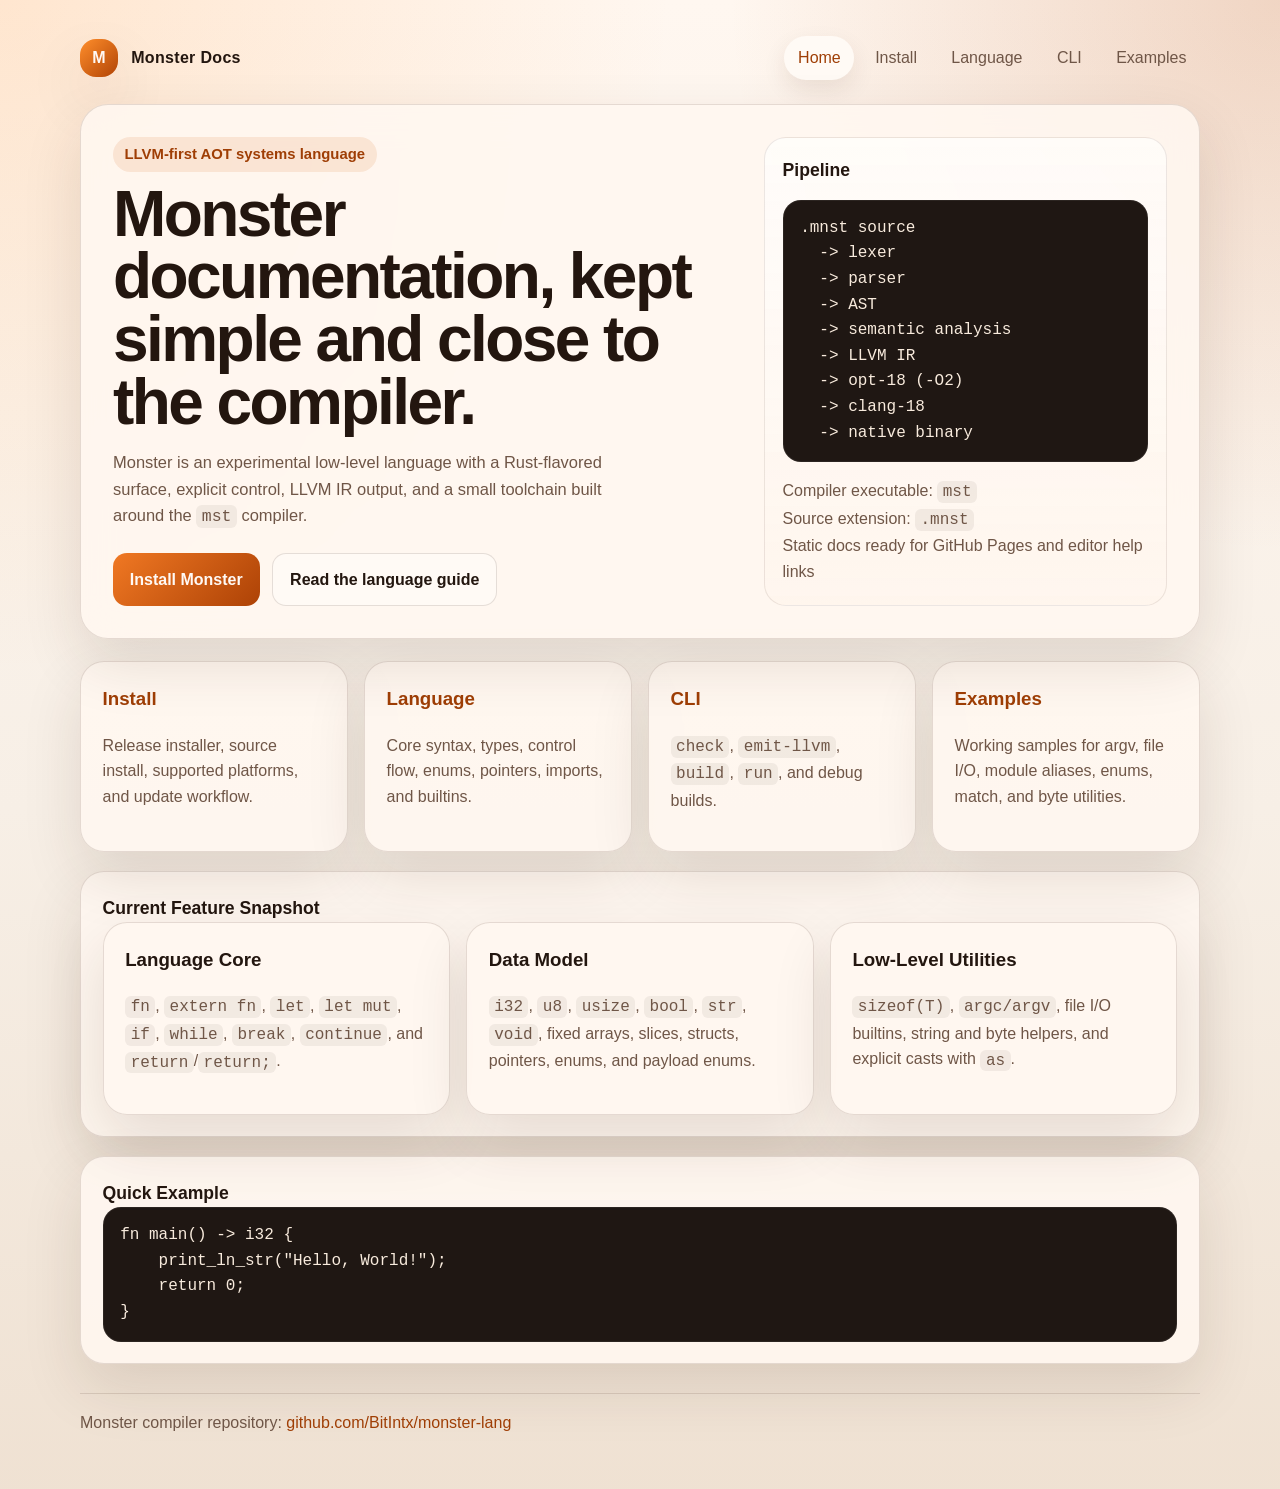
==== docs/index.html @ 4ac9100d "Add static HTML docs" ====
<!doctype html>
<html lang="en">
  <head>
    <meta charset="utf-8">
    <meta name="viewport" content="width=device-width, initial-scale=1">
    <title>Monster Docs</title>
    <link rel="stylesheet" href="./styles.css">
  </head>
  <body>
    <div class="site-shell">
      <header class="topbar">
        <a class="brand" href="./index.html">
          <span class="brand-mark">M</span>
          <span>Monster Docs</span>
        </a>
        <nav class="nav" aria-label="Primary">
          <a aria-current="page" href="./index.html">Home</a>
          <a href="./install.html">Install</a>
          <a href="./language.html">Language</a>
          <a href="./cli.html">CLI</a>
          <a href="./examples.html">Examples</a>
        </nav>
      </header>

      <main>
        <section class="hero">
          <div>
            <span class="eyebrow">LLVM-first AOT systems language</span>
            <h1>Monster documentation, kept simple and close to the compiler.</h1>
            <p>
              Monster is an experimental low-level language with a Rust-flavored surface,
              explicit control, LLVM IR output, and a small toolchain built around the
              <code>mst</code> compiler.
            </p>
            <div class="hero-actions">
              <a class="button button-primary" href="./install.html">Install Monster</a>
              <a class="button button-secondary" href="./language.html">Read the language guide</a>
            </div>
          </div>

          <aside class="hero-panel">
            <h2>Pipeline</h2>
            <pre><code>.mnst source
  -> lexer
  -> parser
  -> AST
  -> semantic analysis
  -> LLVM IR
  -> opt-18 (-O2)
  -> clang-18
  -> native binary</code></pre>
            <ul class="panel-list">
              <li>Compiler executable: <code>mst</code></li>
              <li>Source extension: <code>.mnst</code></li>
              <li>Static docs ready for GitHub Pages and editor help links</li>
            </ul>
          </aside>
        </section>

        <section class="doc-grid" aria-label="Guides">
          <li class="card">
            <h3><a href="./install.html">Install</a></h3>
            <p>Release installer, source install, supported platforms, and update workflow.</p>
          </li>
          <li class="card">
            <h3><a href="./language.html">Language</a></h3>
            <p>Core syntax, types, control flow, enums, pointers, imports, and builtins.</p>
          </li>
          <li class="card">
            <h3><a href="./cli.html">CLI</a></h3>
            <p><code>check</code>, <code>emit-llvm</code>, <code>build</code>, <code>run</code>, and debug builds.</p>
          </li>
          <li class="card">
            <h3><a href="./examples.html">Examples</a></h3>
            <p>Working samples for argv, file I/O, module aliases, enums, match, and byte utilities.</p>
          </li>
        </section>

        <section class="section">
          <h2>Current Feature Snapshot</h2>
          <div class="feature-grid">
            <article class="feature">
              <h3>Language Core</h3>
              <p>
                <code>fn</code>, <code>extern fn</code>, <code>let</code>, <code>let mut</code>,
                <code>if</code>, <code>while</code>, <code>break</code>, <code>continue</code>,
                and <code>return</code>/<code>return;</code>.
              </p>
            </article>
            <article class="feature">
              <h3>Data Model</h3>
              <p>
                <code>i32</code>, <code>u8</code>, <code>usize</code>, <code>bool</code>,
                <code>str</code>, <code>void</code>, fixed arrays, slices, structs, pointers,
                enums, and payload enums.
              </p>
            </article>
            <article class="feature">
              <h3>Low-Level Utilities</h3>
              <p>
                <code>sizeof(T)</code>, <code>argc/argv</code>, file I/O builtins, string and byte
                helpers, and explicit casts with <code>as</code>.
              </p>
            </article>
          </div>
        </section>

        <section class="section">
          <h2>Quick Example</h2>
          <pre><code>fn main() -> i32 {
    print_ln_str("Hello, World!");
    return 0;
}</code></pre>
        </section>

        <footer class="footer">
          Monster compiler repository:
          <a href="https://github.com/BitIntx/monster-lang">github.com/BitIntx/monster-lang</a>
        </footer>
      </main>
    </div>
  </body>
</html>
---- docs/styles.css ----
:root {
  --bg: #f7efe6;
  --surface: rgba(255, 248, 241, 0.88);
  --surface-strong: #fffaf5;
  --text: #23160f;
  --muted: #6f5647;
  --line: rgba(75, 47, 31, 0.14);
  --accent: #d56318;
  --accent-dark: #9f3e05;
  --accent-soft: rgba(213, 99, 24, 0.12);
  --shadow: 0 24px 60px rgba(61, 33, 16, 0.12);
  --code-bg: #1f1713;
  --code-text: #f8ebdd;
}

* {
  box-sizing: border-box;
}

html {
  scroll-behavior: smooth;
}

body {
  margin: 0;
  font-family: "IBM Plex Sans", "Segoe UI", sans-serif;
  color: var(--text);
  background:
    radial-gradient(circle at top left, rgba(255, 176, 104, 0.24), transparent 34%),
    radial-gradient(circle at top right, rgba(181, 78, 17, 0.2), transparent 28%),
    linear-gradient(180deg, #fff7f0 0%, var(--bg) 54%, #efe1d2 100%);
  line-height: 1.6;
}

a {
  color: var(--accent-dark);
  text-decoration: none;
}

a:hover {
  text-decoration: underline;
}

code,
pre {
  font-family: "IBM Plex Mono", "SFMono-Regular", monospace;
}

pre {
  margin: 0;
  padding: 1rem 1.1rem;
  overflow-x: auto;
  background: var(--code-bg);
  color: var(--code-text);
  border-radius: 18px;
  box-shadow: inset 0 0 0 1px rgba(255, 255, 255, 0.06);
}

code {
  padding: 0.12rem 0.34rem;
  background: rgba(35, 22, 15, 0.06);
  border-radius: 6px;
}

pre code {
  padding: 0;
  background: transparent;
}

.site-shell {
  width: min(1120px, calc(100% - 2rem));
  margin: 0 auto;
  padding: 1.25rem 0 4rem;
}

.topbar {
  display: flex;
  flex-wrap: wrap;
  align-items: center;
  justify-content: space-between;
  gap: 1rem;
  padding: 1rem 0 1.5rem;
}

.brand {
  display: inline-flex;
  align-items: center;
  gap: 0.8rem;
  font-weight: 700;
  letter-spacing: 0.02em;
  color: var(--text);
}

.brand-mark {
  display: inline-grid;
  place-items: center;
  width: 2.4rem;
  height: 2.4rem;
  border-radius: 16px;
  color: #fff9f5;
  background: linear-gradient(135deg, #ff8e2b 0%, #b14406 100%);
  box-shadow: var(--shadow);
}

.nav {
  display: flex;
  flex-wrap: wrap;
  gap: 0.45rem;
}

.nav a {
  padding: 0.58rem 0.85rem;
  border-radius: 999px;
  color: var(--muted);
}

.nav a[aria-current="page"] {
  background: var(--surface-strong);
  color: var(--accent-dark);
  box-shadow: 0 10px 24px rgba(61, 33, 16, 0.09);
}

.hero,
.content-card {
  background: var(--surface);
  backdrop-filter: blur(18px);
  border: 1px solid var(--line);
  box-shadow: var(--shadow);
  border-radius: 28px;
}

.hero {
  padding: 2rem;
  display: grid;
  gap: 1.5rem;
  grid-template-columns: minmax(0, 1.4fr) minmax(280px, 0.9fr);
}

.eyebrow {
  display: inline-flex;
  align-items: center;
  gap: 0.5rem;
  padding: 0.35rem 0.72rem;
  border-radius: 999px;
  background: var(--accent-soft);
  color: var(--accent-dark);
  font-size: 0.93rem;
  font-weight: 700;
}

.hero h1,
.page-header h1 {
  margin: 0.65rem 0 0;
  font-size: clamp(2.1rem, 5vw, 4rem);
  line-height: 0.98;
  letter-spacing: -0.04em;
}

.hero p,
.page-header p {
  margin: 1rem 0 0;
  max-width: 54ch;
  color: var(--muted);
  font-size: 1.03rem;
}

.hero-actions {
  display: flex;
  flex-wrap: wrap;
  gap: 0.8rem;
  margin-top: 1.4rem;
}

.button {
  display: inline-flex;
  align-items: center;
  justify-content: center;
  padding: 0.8rem 1.05rem;
  border-radius: 14px;
  font-weight: 700;
}

.button-primary {
  color: #fff9f5;
  background: linear-gradient(135deg, #f07823 0%, #ad4206 100%);
}

.button-secondary {
  color: var(--text);
  background: var(--surface-strong);
  border: 1px solid var(--line);
}

.hero-panel {
  display: grid;
  align-content: start;
  gap: 1rem;
  padding: 1.1rem;
  border-radius: 22px;
  background: linear-gradient(180deg, rgba(255, 255, 255, 0.62), rgba(255, 245, 236, 0.72));
  border: 1px solid rgba(75, 47, 31, 0.1);
}

.hero-panel h2,
.section h2 {
  margin: 0;
  font-size: 1.1rem;
}

.panel-list,
.feature-grid,
.card-grid,
.doc-grid,
.link-list {
  margin: 0;
  padding: 0;
  list-style: none;
}

.panel-list li,
.link-list li {
  color: var(--muted);
}

.doc-grid,
.feature-grid,
.card-grid {
  display: grid;
  gap: 1rem;
}

.doc-grid {
  margin-top: 1.4rem;
  grid-template-columns: repeat(auto-fit, minmax(220px, 1fr));
}

.feature-grid,
.card-grid {
  grid-template-columns: repeat(auto-fit, minmax(240px, 1fr));
}

.card,
.feature,
.note,
.page-header,
.section {
  background: var(--surface);
  border: 1px solid var(--line);
  border-radius: 24px;
  box-shadow: var(--shadow);
}

.card,
.feature,
.section,
.page-header {
  padding: 1.35rem;
}

.card h3,
.feature h3,
.section h2,
.section h3 {
  margin-top: 0;
}

.card p,
.feature p,
.section p,
.section li,
.note p {
  color: var(--muted);
}

.section {
  margin-top: 1.2rem;
}

.section ul,
.section ol {
  margin: 0.8rem 0 0;
  padding-left: 1.2rem;
}

.page-header {
  margin-bottom: 1.2rem;
}

.layout {
  display: grid;
  gap: 1.2rem;
  grid-template-columns: minmax(0, 1fr) 280px;
  margin-top: 1.2rem;
}

.sidebar {
  position: sticky;
  top: 1rem;
  align-self: start;
}

.note {
  padding: 1rem 1.1rem;
}

.note strong {
  color: var(--text);
}

.muted {
  color: var(--muted);
}

.footer {
  margin-top: 1.8rem;
  padding-top: 1rem;
  color: var(--muted);
  border-top: 1px solid var(--line);
}

@media (max-width: 920px) {
  .hero,
  .layout {
    grid-template-columns: 1fr;
  }

  .sidebar {
    position: static;
  }
}

@media (max-width: 640px) {
  .site-shell {
    width: min(100% - 1rem, 1120px);
  }

  .hero,
  .page-header,
  .section,
  .card,
  .feature {
    padding: 1rem;
    border-radius: 20px;
  }

  .topbar {
    padding-top: 0.6rem;
  }

  .nav {
    width: 100%;
  }
}
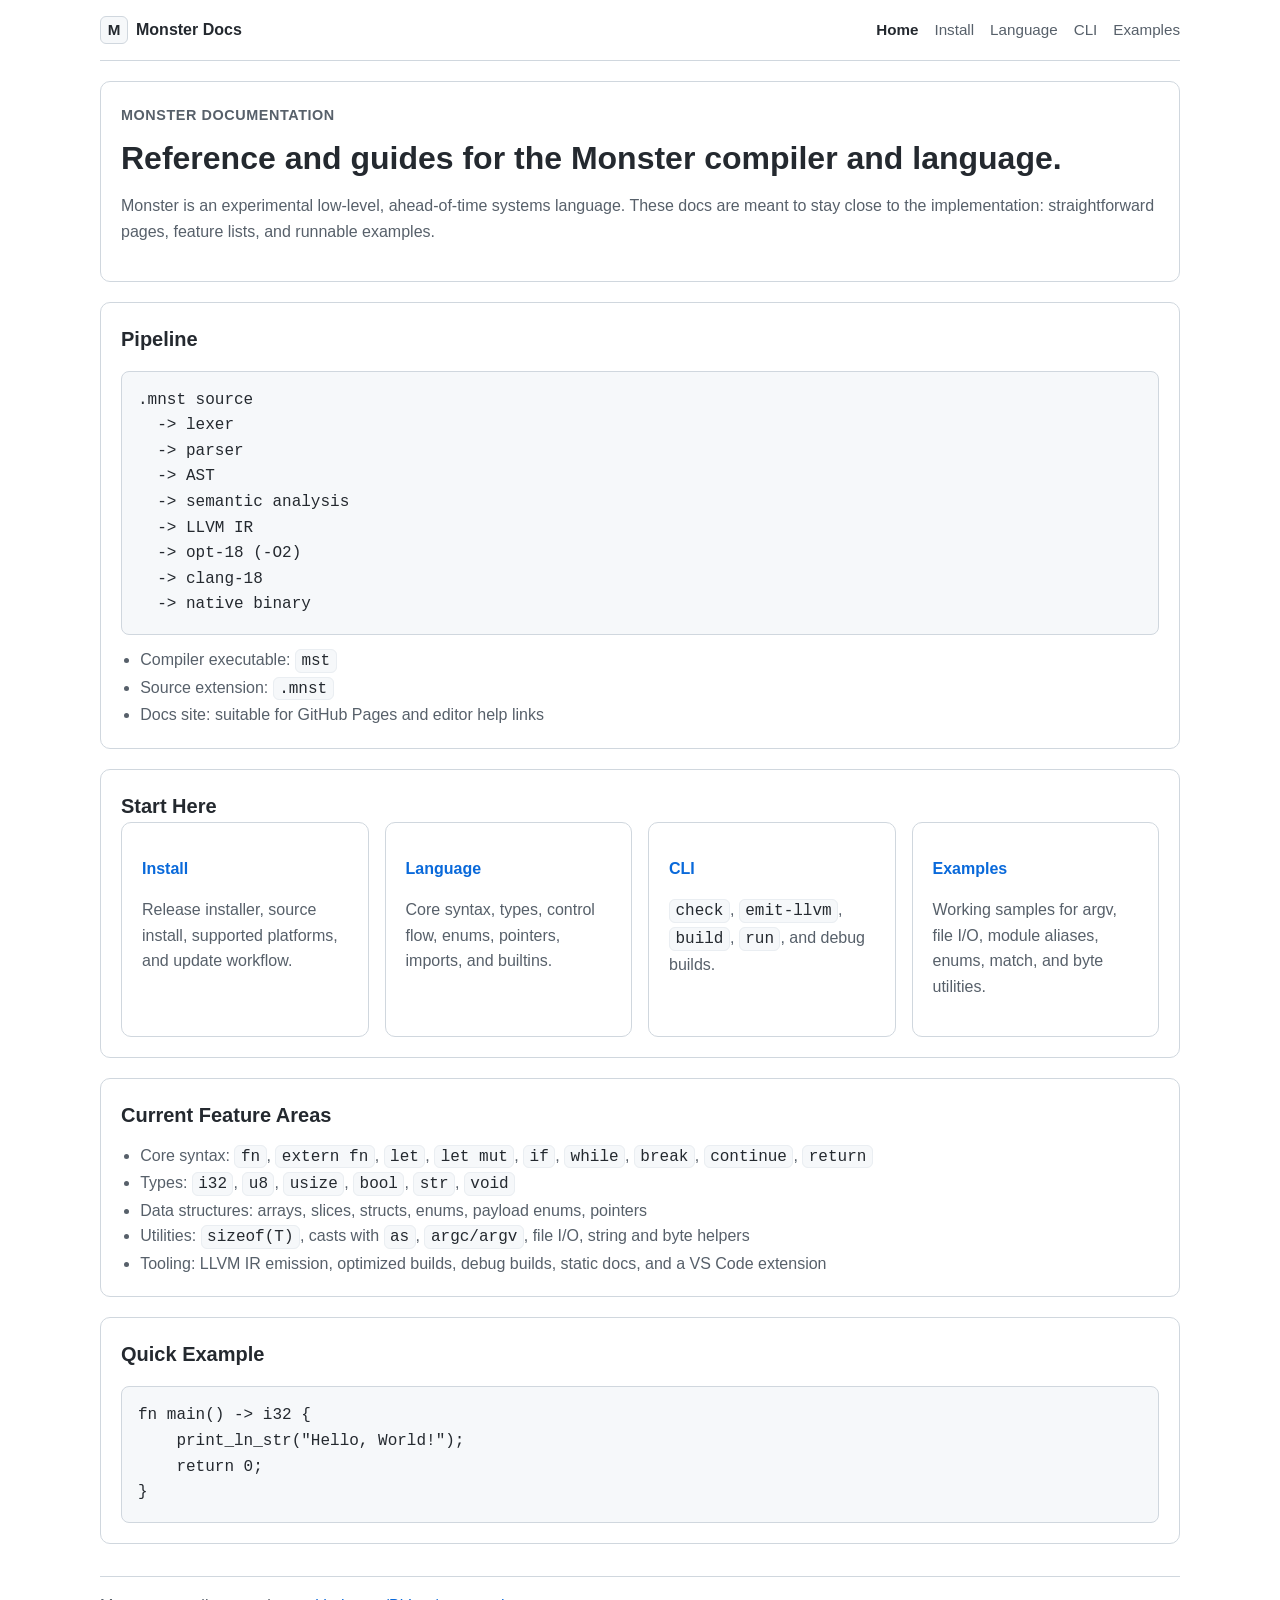
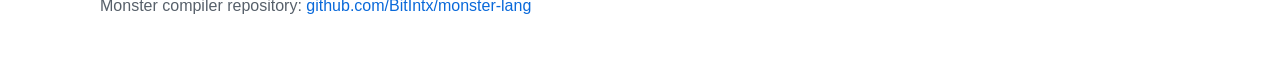
==== commit 17c1bf2e: "Refine docs into a cleaner reference style" ====
--- a/docs/index.html
+++ b/docs/index.html
@@ -23,24 +23,18 @@
       </header>
 
       <main>
-        <section class="hero">
-          <div>
-            <span class="eyebrow">LLVM-first AOT systems language</span>
-            <h1>Monster documentation, kept simple and close to the compiler.</h1>
-            <p>
-              Monster is an experimental low-level language with a Rust-flavored surface,
-              explicit control, LLVM IR output, and a small toolchain built around the
-              <code>mst</code> compiler.
-            </p>
-            <div class="hero-actions">
-              <a class="button button-primary" href="./install.html">Install Monster</a>
-              <a class="button button-secondary" href="./language.html">Read the language guide</a>
-            </div>
-          </div>
+        <section class="page-header">
+          <span class="eyebrow">Monster documentation</span>
+          <h1>Reference and guides for the Monster compiler and language.</h1>
+          <p>
+            Monster is an experimental low-level, ahead-of-time systems language. These docs are meant
+            to stay close to the implementation: straightforward pages, feature lists, and runnable examples.
+          </p>
+        </section>
 
-          <aside class="hero-panel">
-            <h2>Pipeline</h2>
-            <pre><code>.mnst source
+        <section class="section">
+          <h2>Pipeline</h2>
+          <pre><code>.mnst source
   -> lexer
   -> parser
   -> AST
@@ -49,60 +43,44 @@
   -> opt-18 (-O2)
   -> clang-18
   -> native binary</code></pre>
-            <ul class="panel-list">
-              <li>Compiler executable: <code>mst</code></li>
-              <li>Source extension: <code>.mnst</code></li>
-              <li>Static docs ready for GitHub Pages and editor help links</li>
-            </ul>
-          </aside>
-        </section>
-
-        <section class="doc-grid" aria-label="Guides">
-          <li class="card">
-            <h3><a href="./install.html">Install</a></h3>
-            <p>Release installer, source install, supported platforms, and update workflow.</p>
-          </li>
-          <li class="card">
-            <h3><a href="./language.html">Language</a></h3>
-            <p>Core syntax, types, control flow, enums, pointers, imports, and builtins.</p>
-          </li>
-          <li class="card">
-            <h3><a href="./cli.html">CLI</a></h3>
-            <p><code>check</code>, <code>emit-llvm</code>, <code>build</code>, <code>run</code>, and debug builds.</p>
-          </li>
-          <li class="card">
-            <h3><a href="./examples.html">Examples</a></h3>
-            <p>Working samples for argv, file I/O, module aliases, enums, match, and byte utilities.</p>
-          </li>
+          <ul>
+            <li>Compiler executable: <code>mst</code></li>
+            <li>Source extension: <code>.mnst</code></li>
+            <li>Docs site: suitable for GitHub Pages and editor help links</li>
+          </ul>
         </section>
 
         <section class="section">
-          <h2>Current Feature Snapshot</h2>
-          <div class="feature-grid">
-            <article class="feature">
-              <h3>Language Core</h3>
-              <p>
-                <code>fn</code>, <code>extern fn</code>, <code>let</code>, <code>let mut</code>,
-                <code>if</code>, <code>while</code>, <code>break</code>, <code>continue</code>,
-                and <code>return</code>/<code>return;</code>.
-              </p>
-            </article>
-            <article class="feature">
-              <h3>Data Model</h3>
-              <p>
-                <code>i32</code>, <code>u8</code>, <code>usize</code>, <code>bool</code>,
-                <code>str</code>, <code>void</code>, fixed arrays, slices, structs, pointers,
-                enums, and payload enums.
-              </p>
-            </article>
-            <article class="feature">
-              <h3>Low-Level Utilities</h3>
-              <p>
-                <code>sizeof(T)</code>, <code>argc/argv</code>, file I/O builtins, string and byte
-                helpers, and explicit casts with <code>as</code>.
-              </p>
-            </article>
+          <h2>Start Here</h2>
+          <div class="doc-grid" aria-label="Guides">
+          <article class="card">
+            <h3><a href="./install.html">Install</a></h3>
+            <p>Release installer, source install, supported platforms, and update workflow.</p>
+          </article>
+          <article class="card">
+            <h3><a href="./language.html">Language</a></h3>
+            <p>Core syntax, types, control flow, enums, pointers, imports, and builtins.</p>
+          </article>
+          <article class="card">
+            <h3><a href="./cli.html">CLI</a></h3>
+            <p><code>check</code>, <code>emit-llvm</code>, <code>build</code>, <code>run</code>, and debug builds.</p>
+          </article>
+          <article class="card">
+            <h3><a href="./examples.html">Examples</a></h3>
+            <p>Working samples for argv, file I/O, module aliases, enums, match, and byte utilities.</p>
+          </article>
           </div>
+        </section>
+
+        <section class="section">
+          <h2>Current Feature Areas</h2>
+          <ul>
+            <li>Core syntax: <code>fn</code>, <code>extern fn</code>, <code>let</code>, <code>let mut</code>, <code>if</code>, <code>while</code>, <code>break</code>, <code>continue</code>, <code>return</code></li>
+            <li>Types: <code>i32</code>, <code>u8</code>, <code>usize</code>, <code>bool</code>, <code>str</code>, <code>void</code></li>
+            <li>Data structures: arrays, slices, structs, enums, payload enums, pointers</li>
+            <li>Utilities: <code>sizeof(T)</code>, casts with <code>as</code>, <code>argc/argv</code>, file I/O, string and byte helpers</li>
+            <li>Tooling: LLVM IR emission, optimized builds, debug builds, static docs, and a VS Code extension</li>
+          </ul>
         </section>
 
         <section class="section">
--- a/docs/styles.css
+++ b/docs/styles.css
@@ -1,16 +1,13 @@
 :root {
-  --bg: #f7efe6;
-  --surface: rgba(255, 248, 241, 0.88);
-  --surface-strong: #fffaf5;
-  --text: #23160f;
-  --muted: #6f5647;
-  --line: rgba(75, 47, 31, 0.14);
-  --accent: #d56318;
-  --accent-dark: #9f3e05;
-  --accent-soft: rgba(213, 99, 24, 0.12);
-  --shadow: 0 24px 60px rgba(61, 33, 16, 0.12);
-  --code-bg: #1f1713;
-  --code-text: #f8ebdd;
+  --bg: #ffffff;
+  --text: #24292f;
+  --muted: #57606a;
+  --line: #d0d7de;
+  --line-soft: #eaeef2;
+  --link: #0969da;
+  --surface: #f6f8fa;
+  --code-bg: #f6f8fa;
+  --code-text: #24292f;
 }
 
 * {
@@ -23,17 +20,14 @@
 
 body {
   margin: 0;
-  font-family: "IBM Plex Sans", "Segoe UI", sans-serif;
+  background: var(--bg);
   color: var(--text);
-  background:
-    radial-gradient(circle at top left, rgba(255, 176, 104, 0.24), transparent 34%),
-    radial-gradient(circle at top right, rgba(181, 78, 17, 0.2), transparent 28%),
-    linear-gradient(180deg, #fff7f0 0%, var(--bg) 54%, #efe1d2 100%);
+  font-family: -apple-system, BlinkMacSystemFont, "Segoe UI", Helvetica, Arial, sans-serif;
   line-height: 1.6;
 }
 
 a {
-  color: var(--accent-dark);
+  color: var(--link);
   text-decoration: none;
 }
 
@@ -43,34 +37,37 @@
 
 code,
 pre {
-  font-family: "IBM Plex Mono", "SFMono-Regular", monospace;
+  font-family: ui-monospace, SFMono-Regular, SFMono-Regular, Menlo, Consolas, "Liberation Mono", monospace;
+}
+
+code {
+  padding: 0.12rem 0.34rem;
+  background: var(--code-bg);
+  border: 1px solid var(--line-soft);
+  border-radius: 6px;
+  color: var(--code-text);
 }
 
 pre {
-  margin: 0;
-  padding: 1rem 1.1rem;
+  margin: 1rem 0 0;
+  padding: 1rem;
   overflow-x: auto;
   background: var(--code-bg);
+  border: 1px solid var(--line);
+  border-radius: 8px;
   color: var(--code-text);
-  border-radius: 18px;
-  box-shadow: inset 0 0 0 1px rgba(255, 255, 255, 0.06);
-}
-
-code {
-  padding: 0.12rem 0.34rem;
-  background: rgba(35, 22, 15, 0.06);
-  border-radius: 6px;
 }
 
 pre code {
   padding: 0;
+  border: 0;
   background: transparent;
 }
 
 .site-shell {
-  width: min(1120px, calc(100% - 2rem));
+  width: min(1080px, calc(100% - 2rem));
   margin: 0 auto;
-  padding: 1.25rem 0 4rem;
+  padding: 0 0 3rem;
 }
 
 .topbar {
@@ -79,146 +76,145 @@
   align-items: center;
   justify-content: space-between;
   gap: 1rem;
-  padding: 1rem 0 1.5rem;
+  padding: 1rem 0;
+  border-bottom: 1px solid var(--line);
 }
 
 .brand {
   display: inline-flex;
   align-items: center;
-  gap: 0.8rem;
-  font-weight: 700;
-  letter-spacing: 0.02em;
+  gap: 0.5rem;
   color: var(--text);
+  font-weight: 600;
 }
 
 .brand-mark {
-  display: inline-grid;
-  place-items: center;
-  width: 2.4rem;
-  height: 2.4rem;
-  border-radius: 16px;
-  color: #fff9f5;
-  background: linear-gradient(135deg, #ff8e2b 0%, #b14406 100%);
-  box-shadow: var(--shadow);
+  display: inline-flex;
+  align-items: center;
+  justify-content: center;
+  width: 1.75rem;
+  height: 1.75rem;
+  border: 1px solid var(--line);
+  border-radius: 6px;
+  background: var(--surface);
+  font-size: 0.95rem;
 }
 
 .nav {
   display: flex;
   flex-wrap: wrap;
-  gap: 0.45rem;
+  gap: 1rem;
 }
 
 .nav a {
-  padding: 0.58rem 0.85rem;
-  border-radius: 999px;
-  color: var(--muted);
+  color: var(--muted);
+  font-size: 0.95rem;
 }
 
 .nav a[aria-current="page"] {
-  background: var(--surface-strong);
-  color: var(--accent-dark);
-  box-shadow: 0 10px 24px rgba(61, 33, 16, 0.09);
-}
-
+  color: var(--text);
+  font-weight: 600;
+}
+
+.page-header,
 .hero,
-.content-card {
-  background: var(--surface);
-  backdrop-filter: blur(18px);
-  border: 1px solid var(--line);
-  box-shadow: var(--shadow);
-  border-radius: 28px;
+.section,
+.note,
+.card,
+.feature {
+  margin-top: 1.25rem;
+  padding: 1.25rem;
+  border: 1px solid var(--line);
+  border-radius: 10px;
+  background: #fff;
 }
 
 .hero {
-  padding: 2rem;
-  display: grid;
-  gap: 1.5rem;
-  grid-template-columns: minmax(0, 1.4fr) minmax(280px, 0.9fr);
-}
-
-.eyebrow {
-  display: inline-flex;
-  align-items: center;
-  gap: 0.5rem;
-  padding: 0.35rem 0.72rem;
-  border-radius: 999px;
-  background: var(--accent-soft);
-  color: var(--accent-dark);
-  font-size: 0.93rem;
-  font-weight: 700;
+  display: block;
 }
 
 .hero h1,
 .page-header h1 {
-  margin: 0.65rem 0 0;
-  font-size: clamp(2.1rem, 5vw, 4rem);
-  line-height: 0.98;
-  letter-spacing: -0.04em;
+  margin: 0;
+  font-size: 2rem;
+  line-height: 1.2;
 }
 
 .hero p,
-.page-header p {
-  margin: 1rem 0 0;
-  max-width: 54ch;
-  color: var(--muted);
-  font-size: 1.03rem;
+.page-header p,
+.section p,
+.section li,
+.card p,
+.feature p,
+.note p {
+  color: var(--muted);
+}
+
+.eyebrow {
+  display: inline-block;
+  margin-bottom: 0.75rem;
+  color: var(--muted);
+  font-size: 0.9rem;
+  font-weight: 600;
+  text-transform: uppercase;
+  letter-spacing: 0.04em;
 }
 
 .hero-actions {
   display: flex;
   flex-wrap: wrap;
-  gap: 0.8rem;
-  margin-top: 1.4rem;
+  gap: 0.75rem;
+  margin-top: 1rem;
 }
 
 .button {
   display: inline-flex;
   align-items: center;
   justify-content: center;
-  padding: 0.8rem 1.05rem;
-  border-radius: 14px;
-  font-weight: 700;
+  padding: 0.6rem 0.9rem;
+  border: 1px solid var(--line);
+  border-radius: 8px;
+  background: var(--surface);
+  color: var(--text);
+  font-weight: 600;
 }
 
 .button-primary {
-  color: #fff9f5;
-  background: linear-gradient(135deg, #f07823 0%, #ad4206 100%);
+  background: var(--text);
+  color: #fff;
+  border-color: var(--text);
 }
 
 .button-secondary {
-  color: var(--text);
-  background: var(--surface-strong);
-  border: 1px solid var(--line);
+  background: var(--surface);
 }
 
 .hero-panel {
-  display: grid;
-  align-content: start;
-  gap: 1rem;
-  padding: 1.1rem;
-  border-radius: 22px;
-  background: linear-gradient(180deg, rgba(255, 255, 255, 0.62), rgba(255, 245, 236, 0.72));
-  border: 1px solid rgba(75, 47, 31, 0.1);
+  margin-top: 1rem;
+  padding-top: 1rem;
+  border-top: 1px solid var(--line-soft);
 }
 
 .hero-panel h2,
 .section h2 {
   margin: 0;
-  font-size: 1.1rem;
+  font-size: 1.25rem;
 }
 
 .panel-list,
 .feature-grid,
 .card-grid,
 .doc-grid,
-.link-list {
+.link-list,
+.toc-list {
   margin: 0;
   padding: 0;
   list-style: none;
 }
 
 .panel-list li,
-.link-list li {
+.link-list li,
+.toc-list li {
   color: var(--muted);
 }
 
@@ -227,70 +223,19 @@
 .card-grid {
   display: grid;
   gap: 1rem;
-}
-
-.doc-grid {
-  margin-top: 1.4rem;
   grid-template-columns: repeat(auto-fit, minmax(220px, 1fr));
 }
 
-.feature-grid,
-.card-grid {
-  grid-template-columns: repeat(auto-fit, minmax(240px, 1fr));
-}
-
 .card,
-.feature,
-.note,
-.page-header,
-.section {
-  background: var(--surface);
-  border: 1px solid var(--line);
-  border-radius: 24px;
-  box-shadow: var(--shadow);
-}
-
-.card,
-.feature,
-.section,
-.page-header {
-  padding: 1.35rem;
-}
-
-.card h3,
-.feature h3,
-.section h2,
-.section h3 {
+.feature {
   margin-top: 0;
-}
-
-.card p,
-.feature p,
-.section p,
-.section li,
-.note p {
-  color: var(--muted);
-}
-
-.section {
-  margin-top: 1.2rem;
-}
-
-.section ul,
-.section ol {
-  margin: 0.8rem 0 0;
-  padding-left: 1.2rem;
-}
-
-.page-header {
-  margin-bottom: 1.2rem;
 }
 
 .layout {
   display: grid;
-  gap: 1.2rem;
   grid-template-columns: minmax(0, 1fr) 280px;
-  margin-top: 1.2rem;
+  gap: 1.5rem;
+  margin-top: 1.25rem;
 }
 
 .sidebar {
@@ -299,12 +244,38 @@
   align-self: start;
 }
 
-.note {
-  padding: 1rem 1.1rem;
-}
-
-.note strong {
-  color: var(--text);
+.section h3 {
+  margin: 1.2rem 0 0;
+  font-size: 1rem;
+}
+
+.section h3:first-of-type {
+  margin-top: 0.8rem;
+}
+
+.section ul,
+.section ol {
+  margin: 0.75rem 0 0;
+  padding-left: 1.2rem;
+}
+
+.section table {
+  width: 100%;
+  margin-top: 1rem;
+  border-collapse: collapse;
+}
+
+.section th,
+.section td {
+  padding: 0.65rem 0.75rem;
+  border: 1px solid var(--line);
+  text-align: left;
+  vertical-align: top;
+}
+
+.section th {
+  background: var(--surface);
+  font-weight: 600;
 }
 
 .muted {
@@ -312,14 +283,13 @@
 }
 
 .footer {
-  margin-top: 1.8rem;
+  margin-top: 2rem;
   padding-top: 1rem;
   color: var(--muted);
   border-top: 1px solid var(--line);
 }
 
 @media (max-width: 920px) {
-  .hero,
   .layout {
     grid-template-columns: 1fr;
   }
@@ -331,23 +301,20 @@
 
 @media (max-width: 640px) {
   .site-shell {
-    width: min(100% - 1rem, 1120px);
-  }
-
+    width: min(100% - 1rem, 1080px);
+  }
+
+  .hero h1,
+  .page-header h1 {
+    font-size: 1.6rem;
+  }
+
+  .page-header,
   .hero,
-  .page-header,
   .section,
+  .note,
   .card,
   .feature {
     padding: 1rem;
-    border-radius: 20px;
-  }
-
-  .topbar {
-    padding-top: 0.6rem;
-  }
-
-  .nav {
-    width: 100%;
-  }
-}
+  }
+}
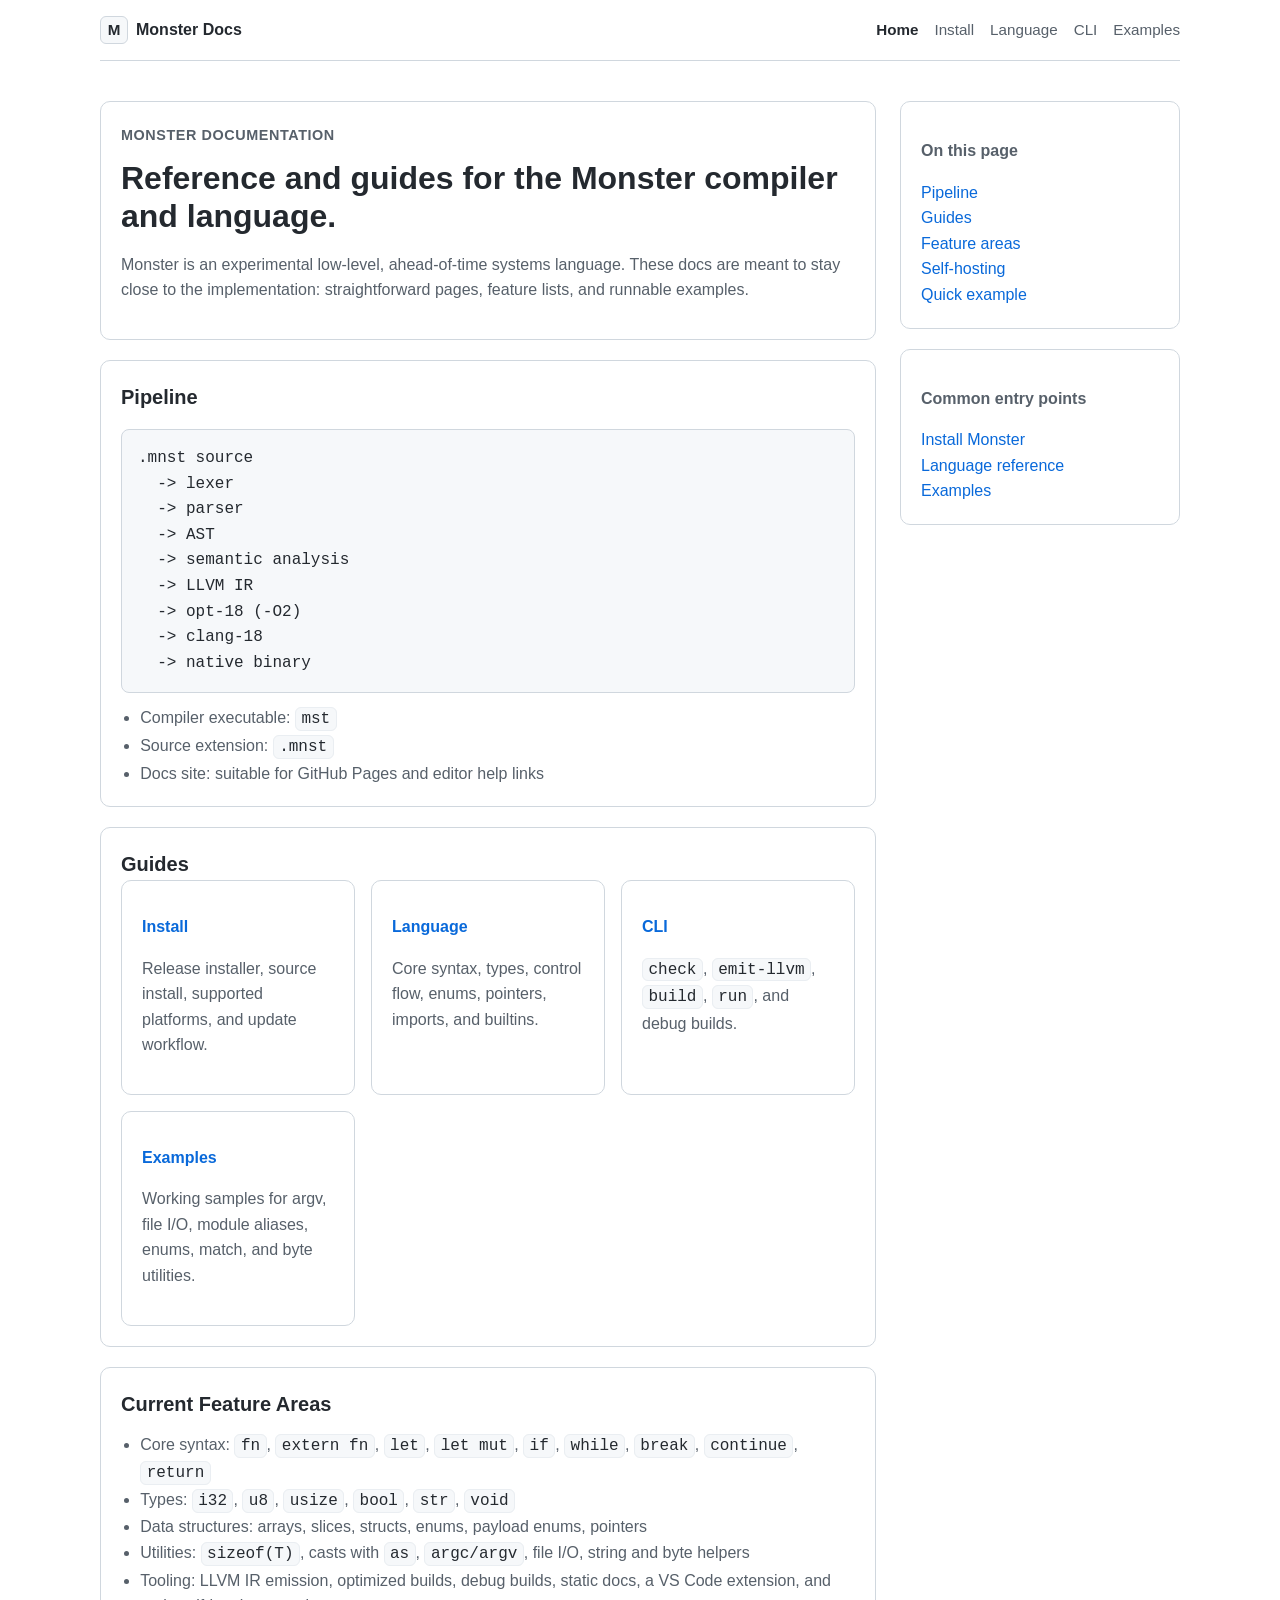
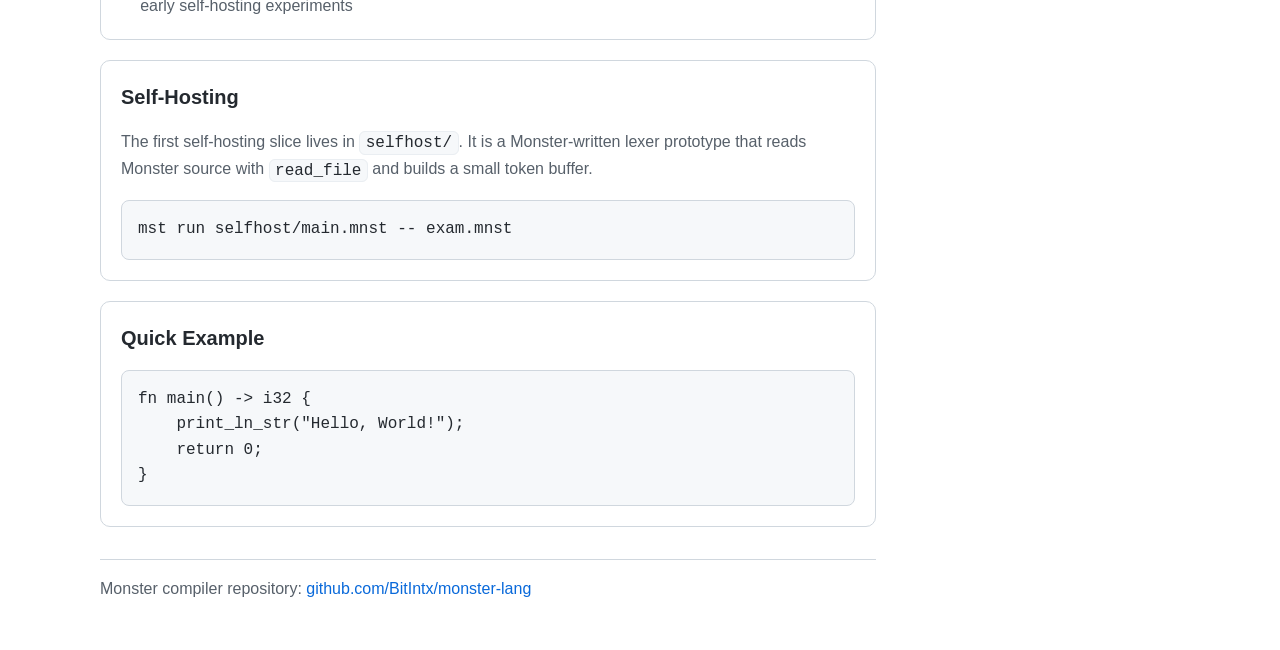
==== commit 21f129b8: "Build token buffers in self-hosted lexer" ====
--- a/docs/index.html
+++ b/docs/index.html
@@ -22,19 +22,20 @@
         </nav>
       </header>
 
-      <main>
-        <section class="page-header">
-          <span class="eyebrow">Monster documentation</span>
-          <h1>Reference and guides for the Monster compiler and language.</h1>
-          <p>
-            Monster is an experimental low-level, ahead-of-time systems language. These docs are meant
-            to stay close to the implementation: straightforward pages, feature lists, and runnable examples.
-          </p>
-        </section>
+      <main class="layout">
+        <div>
+          <section class="page-header">
+            <span class="eyebrow">Monster documentation</span>
+            <h1>Reference and guides for the Monster compiler and language.</h1>
+            <p>
+              Monster is an experimental low-level, ahead-of-time systems language. These docs are meant
+              to stay close to the implementation: straightforward pages, feature lists, and runnable examples.
+            </p>
+          </section>
 
-        <section class="section">
-          <h2>Pipeline</h2>
-          <pre><code>.mnst source
+          <section class="section" id="pipeline">
+            <h2>Pipeline</h2>
+            <pre><code>.mnst source
   -> lexer
   -> parser
   -> AST
@@ -43,58 +44,89 @@
   -> opt-18 (-O2)
   -> clang-18
   -> native binary</code></pre>
-          <ul>
-            <li>Compiler executable: <code>mst</code></li>
-            <li>Source extension: <code>.mnst</code></li>
-            <li>Docs site: suitable for GitHub Pages and editor help links</li>
-          </ul>
-        </section>
+            <ul>
+              <li>Compiler executable: <code>mst</code></li>
+              <li>Source extension: <code>.mnst</code></li>
+              <li>Docs site: suitable for GitHub Pages and editor help links</li>
+            </ul>
+          </section>
 
-        <section class="section">
-          <h2>Start Here</h2>
-          <div class="doc-grid" aria-label="Guides">
-          <article class="card">
-            <h3><a href="./install.html">Install</a></h3>
-            <p>Release installer, source install, supported platforms, and update workflow.</p>
-          </article>
-          <article class="card">
-            <h3><a href="./language.html">Language</a></h3>
-            <p>Core syntax, types, control flow, enums, pointers, imports, and builtins.</p>
-          </article>
-          <article class="card">
-            <h3><a href="./cli.html">CLI</a></h3>
-            <p><code>check</code>, <code>emit-llvm</code>, <code>build</code>, <code>run</code>, and debug builds.</p>
-          </article>
-          <article class="card">
-            <h3><a href="./examples.html">Examples</a></h3>
-            <p>Working samples for argv, file I/O, module aliases, enums, match, and byte utilities.</p>
-          </article>
-          </div>
-        </section>
+          <section class="section" id="guides">
+            <h2>Guides</h2>
+            <div class="doc-grid" aria-label="Guides">
+            <article class="card">
+              <h3><a href="./install.html">Install</a></h3>
+              <p>Release installer, source install, supported platforms, and update workflow.</p>
+            </article>
+            <article class="card">
+              <h3><a href="./language.html">Language</a></h3>
+              <p>Core syntax, types, control flow, enums, pointers, imports, and builtins.</p>
+            </article>
+            <article class="card">
+              <h3><a href="./cli.html">CLI</a></h3>
+              <p><code>check</code>, <code>emit-llvm</code>, <code>build</code>, <code>run</code>, and debug builds.</p>
+            </article>
+            <article class="card">
+              <h3><a href="./examples.html">Examples</a></h3>
+              <p>Working samples for argv, file I/O, module aliases, enums, match, and byte utilities.</p>
+            </article>
+            </div>
+          </section>
 
-        <section class="section">
-          <h2>Current Feature Areas</h2>
-          <ul>
-            <li>Core syntax: <code>fn</code>, <code>extern fn</code>, <code>let</code>, <code>let mut</code>, <code>if</code>, <code>while</code>, <code>break</code>, <code>continue</code>, <code>return</code></li>
-            <li>Types: <code>i32</code>, <code>u8</code>, <code>usize</code>, <code>bool</code>, <code>str</code>, <code>void</code></li>
-            <li>Data structures: arrays, slices, structs, enums, payload enums, pointers</li>
-            <li>Utilities: <code>sizeof(T)</code>, casts with <code>as</code>, <code>argc/argv</code>, file I/O, string and byte helpers</li>
-            <li>Tooling: LLVM IR emission, optimized builds, debug builds, static docs, and a VS Code extension</li>
-          </ul>
-        </section>
+          <section class="section" id="features">
+            <h2>Current Feature Areas</h2>
+            <ul>
+              <li>Core syntax: <code>fn</code>, <code>extern fn</code>, <code>let</code>, <code>let mut</code>, <code>if</code>, <code>while</code>, <code>break</code>, <code>continue</code>, <code>return</code></li>
+              <li>Types: <code>i32</code>, <code>u8</code>, <code>usize</code>, <code>bool</code>, <code>str</code>, <code>void</code></li>
+              <li>Data structures: arrays, slices, structs, enums, payload enums, pointers</li>
+              <li>Utilities: <code>sizeof(T)</code>, casts with <code>as</code>, <code>argc/argv</code>, file I/O, string and byte helpers</li>
+              <li>Tooling: LLVM IR emission, optimized builds, debug builds, static docs, a VS Code extension, and early self-hosting experiments</li>
+            </ul>
+          </section>
 
-        <section class="section">
-          <h2>Quick Example</h2>
-          <pre><code>fn main() -> i32 {
+          <section class="section" id="self-hosting">
+            <h2>Self-Hosting</h2>
+            <p>
+              The first self-hosting slice lives in <code>selfhost/</code>. It is a Monster-written lexer
+              prototype that reads Monster source with <code>read_file</code> and builds a small token buffer.
+            </p>
+            <pre><code>mst run selfhost/main.mnst -- exam.mnst</code></pre>
+          </section>
+
+          <section class="section" id="quick-example">
+            <h2>Quick Example</h2>
+            <pre><code>fn main() -> i32 {
     print_ln_str("Hello, World!");
     return 0;
 }</code></pre>
-        </section>
+          </section>
 
-        <footer class="footer">
-          Monster compiler repository:
-          <a href="https://github.com/BitIntx/monster-lang">github.com/BitIntx/monster-lang</a>
-        </footer>
+          <footer class="footer">
+            Monster compiler repository:
+            <a href="https://github.com/BitIntx/monster-lang">github.com/BitIntx/monster-lang</a>
+          </footer>
+        </div>
+
+        <aside class="sidebar">
+          <div class="note">
+            <p><strong>On this page</strong></p>
+            <ul class="toc-list">
+              <li><a href="#pipeline">Pipeline</a></li>
+              <li><a href="#guides">Guides</a></li>
+              <li><a href="#features">Feature areas</a></li>
+              <li><a href="#self-hosting">Self-hosting</a></li>
+              <li><a href="#quick-example">Quick example</a></li>
+            </ul>
+          </div>
+          <div class="note">
+            <p><strong>Common entry points</strong></p>
+            <ul class="link-list">
+              <li><a href="./install.html">Install Monster</a></li>
+              <li><a href="./language.html">Language reference</a></li>
+              <li><a href="./examples.html">Examples</a></li>
+            </ul>
+          </div>
+        </aside>
       </main>
     </div>
   </body>
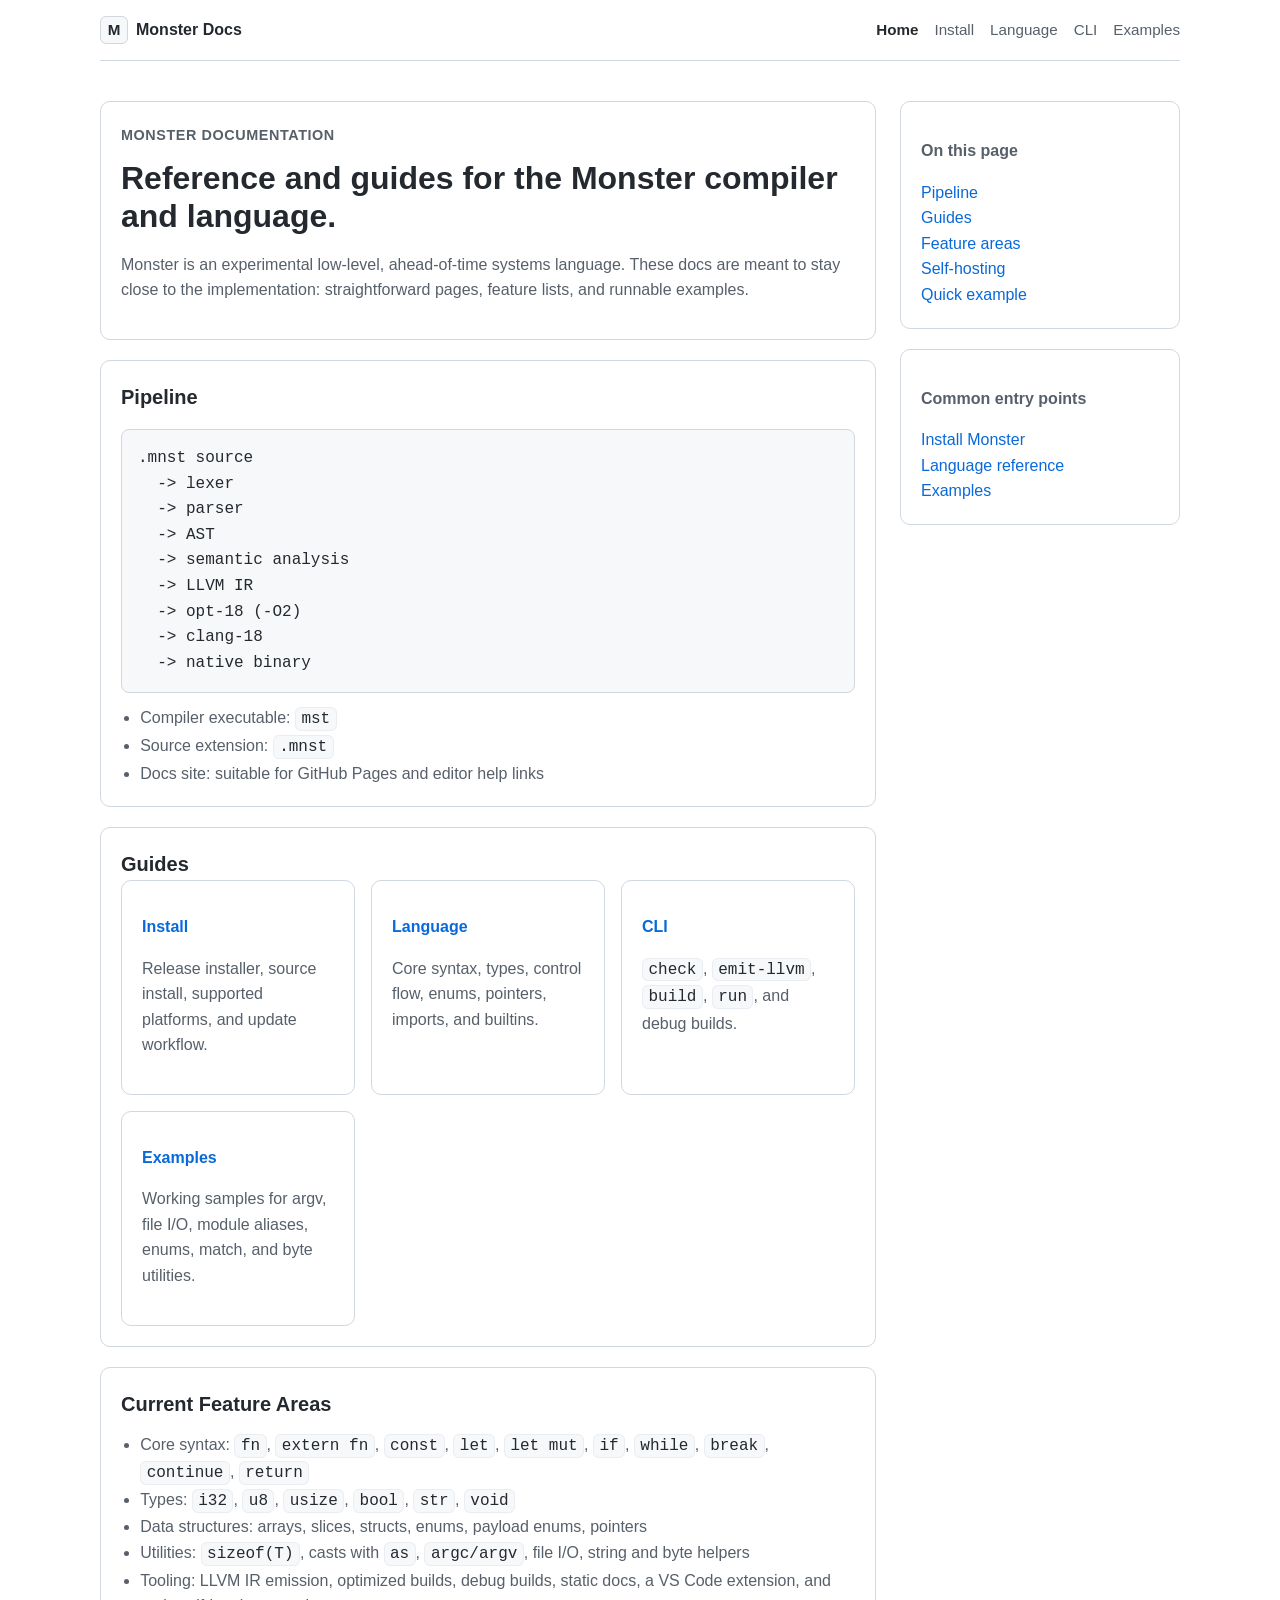
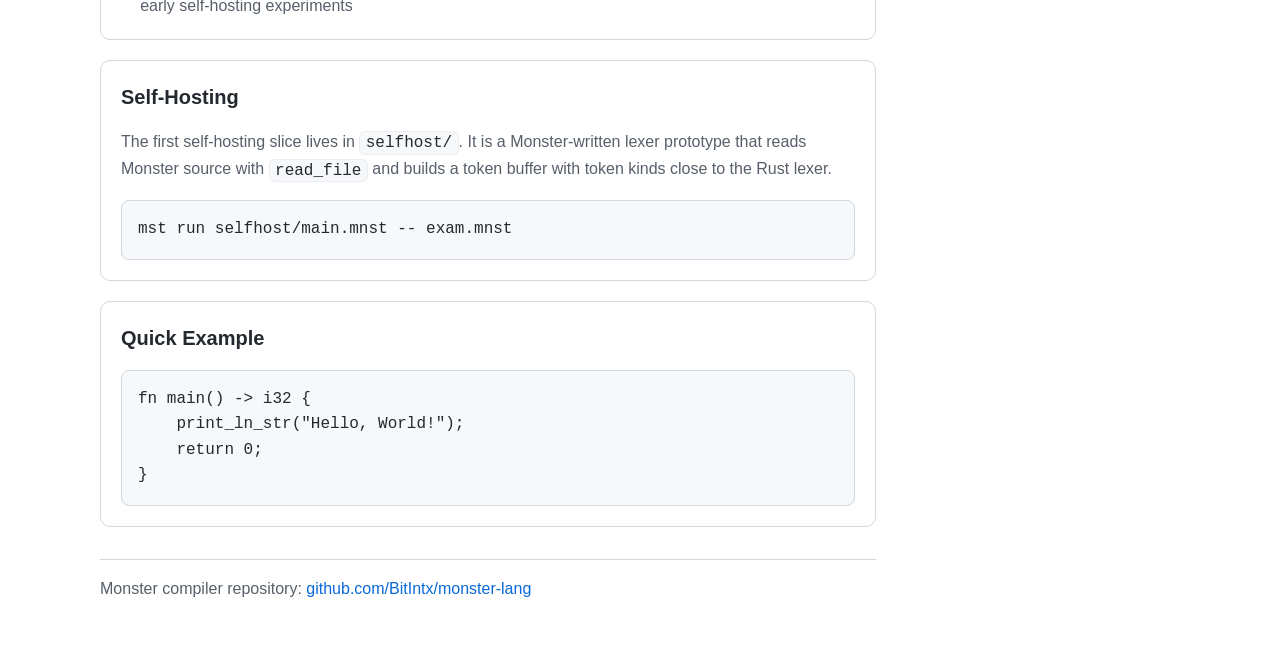
==== commit 37ccabfd: "Add global const declarations" ====
--- a/docs/index.html
+++ b/docs/index.html
@@ -76,7 +76,7 @@
           <section class="section" id="features">
             <h2>Current Feature Areas</h2>
             <ul>
-              <li>Core syntax: <code>fn</code>, <code>extern fn</code>, <code>let</code>, <code>let mut</code>, <code>if</code>, <code>while</code>, <code>break</code>, <code>continue</code>, <code>return</code></li>
+              <li>Core syntax: <code>fn</code>, <code>extern fn</code>, <code>const</code>, <code>let</code>, <code>let mut</code>, <code>if</code>, <code>while</code>, <code>break</code>, <code>continue</code>, <code>return</code></li>
               <li>Types: <code>i32</code>, <code>u8</code>, <code>usize</code>, <code>bool</code>, <code>str</code>, <code>void</code></li>
               <li>Data structures: arrays, slices, structs, enums, payload enums, pointers</li>
               <li>Utilities: <code>sizeof(T)</code>, casts with <code>as</code>, <code>argc/argv</code>, file I/O, string and byte helpers</li>
@@ -88,7 +88,8 @@
             <h2>Self-Hosting</h2>
             <p>
               The first self-hosting slice lives in <code>selfhost/</code>. It is a Monster-written lexer
-              prototype that reads Monster source with <code>read_file</code> and builds a small token buffer.
+              prototype that reads Monster source with <code>read_file</code> and builds a token buffer
+              with token kinds close to the Rust lexer.
             </p>
             <pre><code>mst run selfhost/main.mnst -- exam.mnst</code></pre>
           </section>
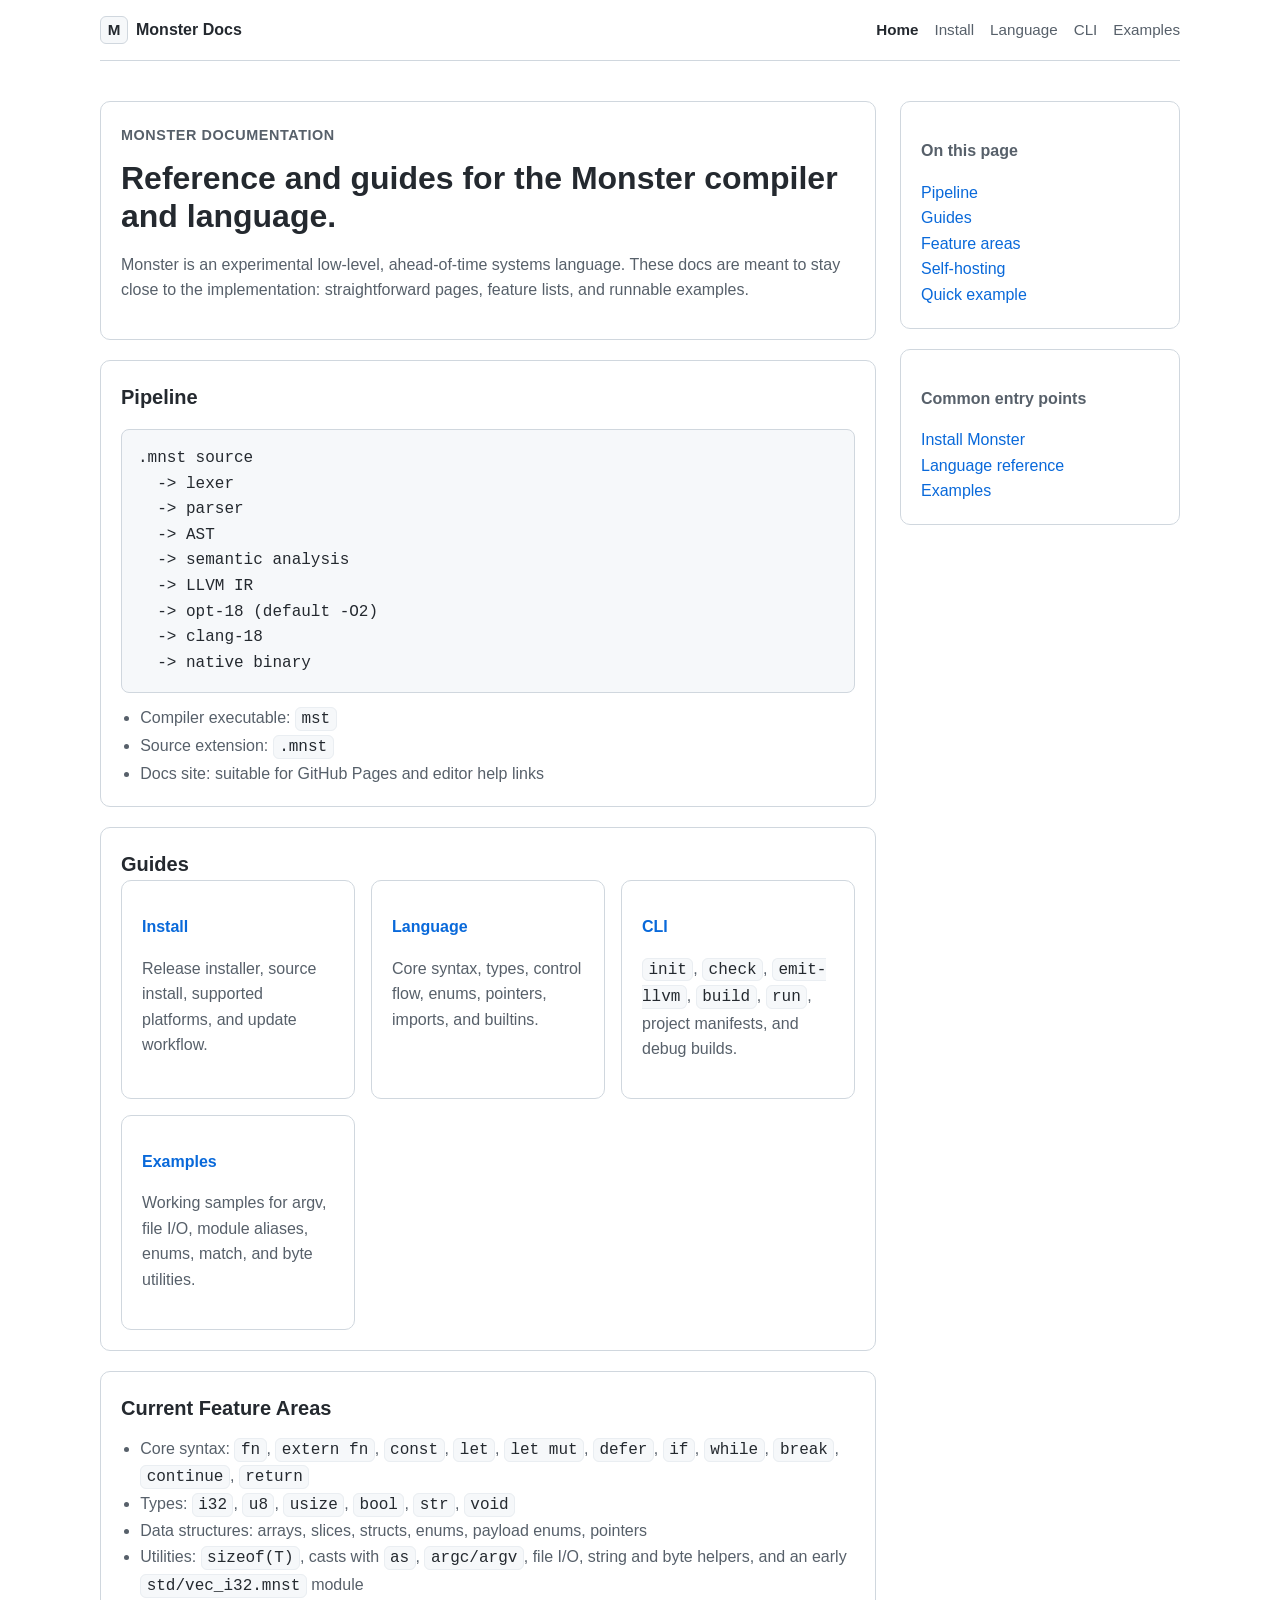
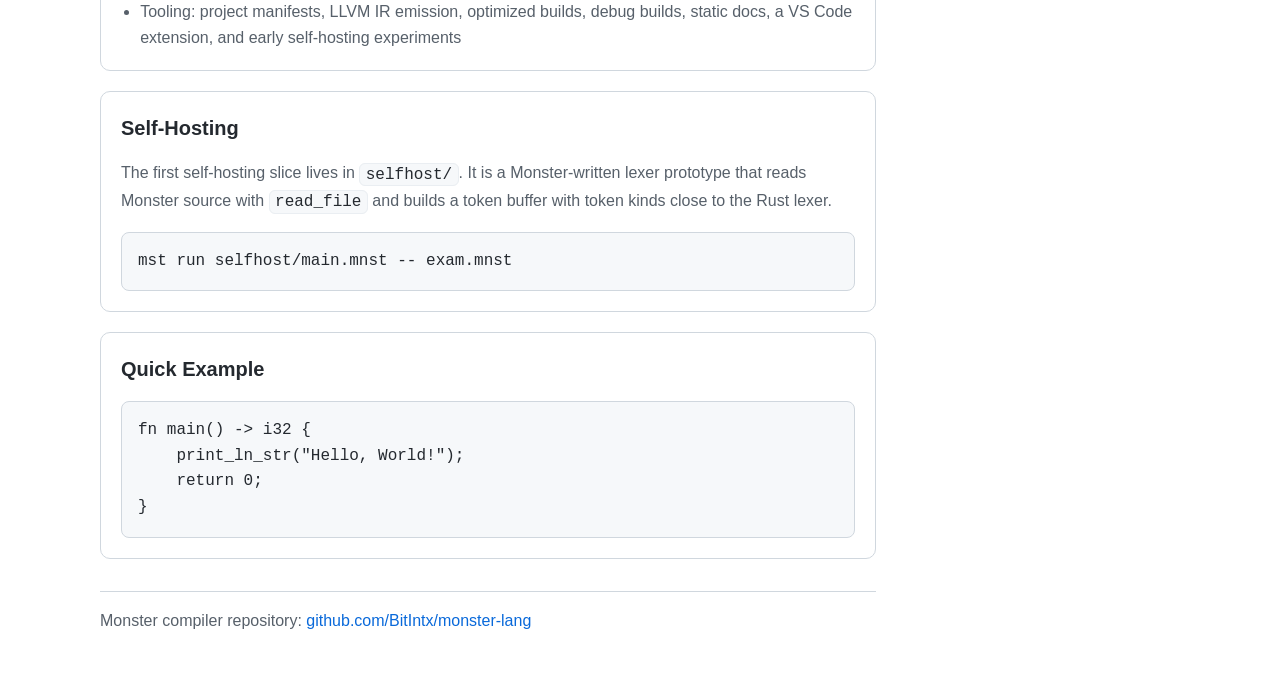
==== commit 5243c564: "Start std with VecI32 module" ====
--- a/docs/index.html
+++ b/docs/index.html
@@ -41,7 +41,7 @@
   -> AST
   -> semantic analysis
   -> LLVM IR
-  -> opt-18 (-O2)
+  -> opt-18 (default -O2)
   -> clang-18
   -> native binary</code></pre>
             <ul>
@@ -64,7 +64,7 @@
             </article>
             <article class="card">
               <h3><a href="./cli.html">CLI</a></h3>
-              <p><code>check</code>, <code>emit-llvm</code>, <code>build</code>, <code>run</code>, and debug builds.</p>
+              <p><code>init</code>, <code>check</code>, <code>emit-llvm</code>, <code>build</code>, <code>run</code>, project manifests, and debug builds.</p>
             </article>
             <article class="card">
               <h3><a href="./examples.html">Examples</a></h3>
@@ -76,11 +76,11 @@
           <section class="section" id="features">
             <h2>Current Feature Areas</h2>
             <ul>
-              <li>Core syntax: <code>fn</code>, <code>extern fn</code>, <code>const</code>, <code>let</code>, <code>let mut</code>, <code>if</code>, <code>while</code>, <code>break</code>, <code>continue</code>, <code>return</code></li>
+              <li>Core syntax: <code>fn</code>, <code>extern fn</code>, <code>const</code>, <code>let</code>, <code>let mut</code>, <code>defer</code>, <code>if</code>, <code>while</code>, <code>break</code>, <code>continue</code>, <code>return</code></li>
               <li>Types: <code>i32</code>, <code>u8</code>, <code>usize</code>, <code>bool</code>, <code>str</code>, <code>void</code></li>
               <li>Data structures: arrays, slices, structs, enums, payload enums, pointers</li>
-              <li>Utilities: <code>sizeof(T)</code>, casts with <code>as</code>, <code>argc/argv</code>, file I/O, string and byte helpers</li>
-              <li>Tooling: LLVM IR emission, optimized builds, debug builds, static docs, a VS Code extension, and early self-hosting experiments</li>
+              <li>Utilities: <code>sizeof(T)</code>, casts with <code>as</code>, <code>argc/argv</code>, file I/O, string and byte helpers, and an early <code>std/vec_i32.mnst</code> module</li>
+              <li>Tooling: project manifests, LLVM IR emission, optimized builds, debug builds, static docs, a VS Code extension, and early self-hosting experiments</li>
             </ul>
           </section>
 
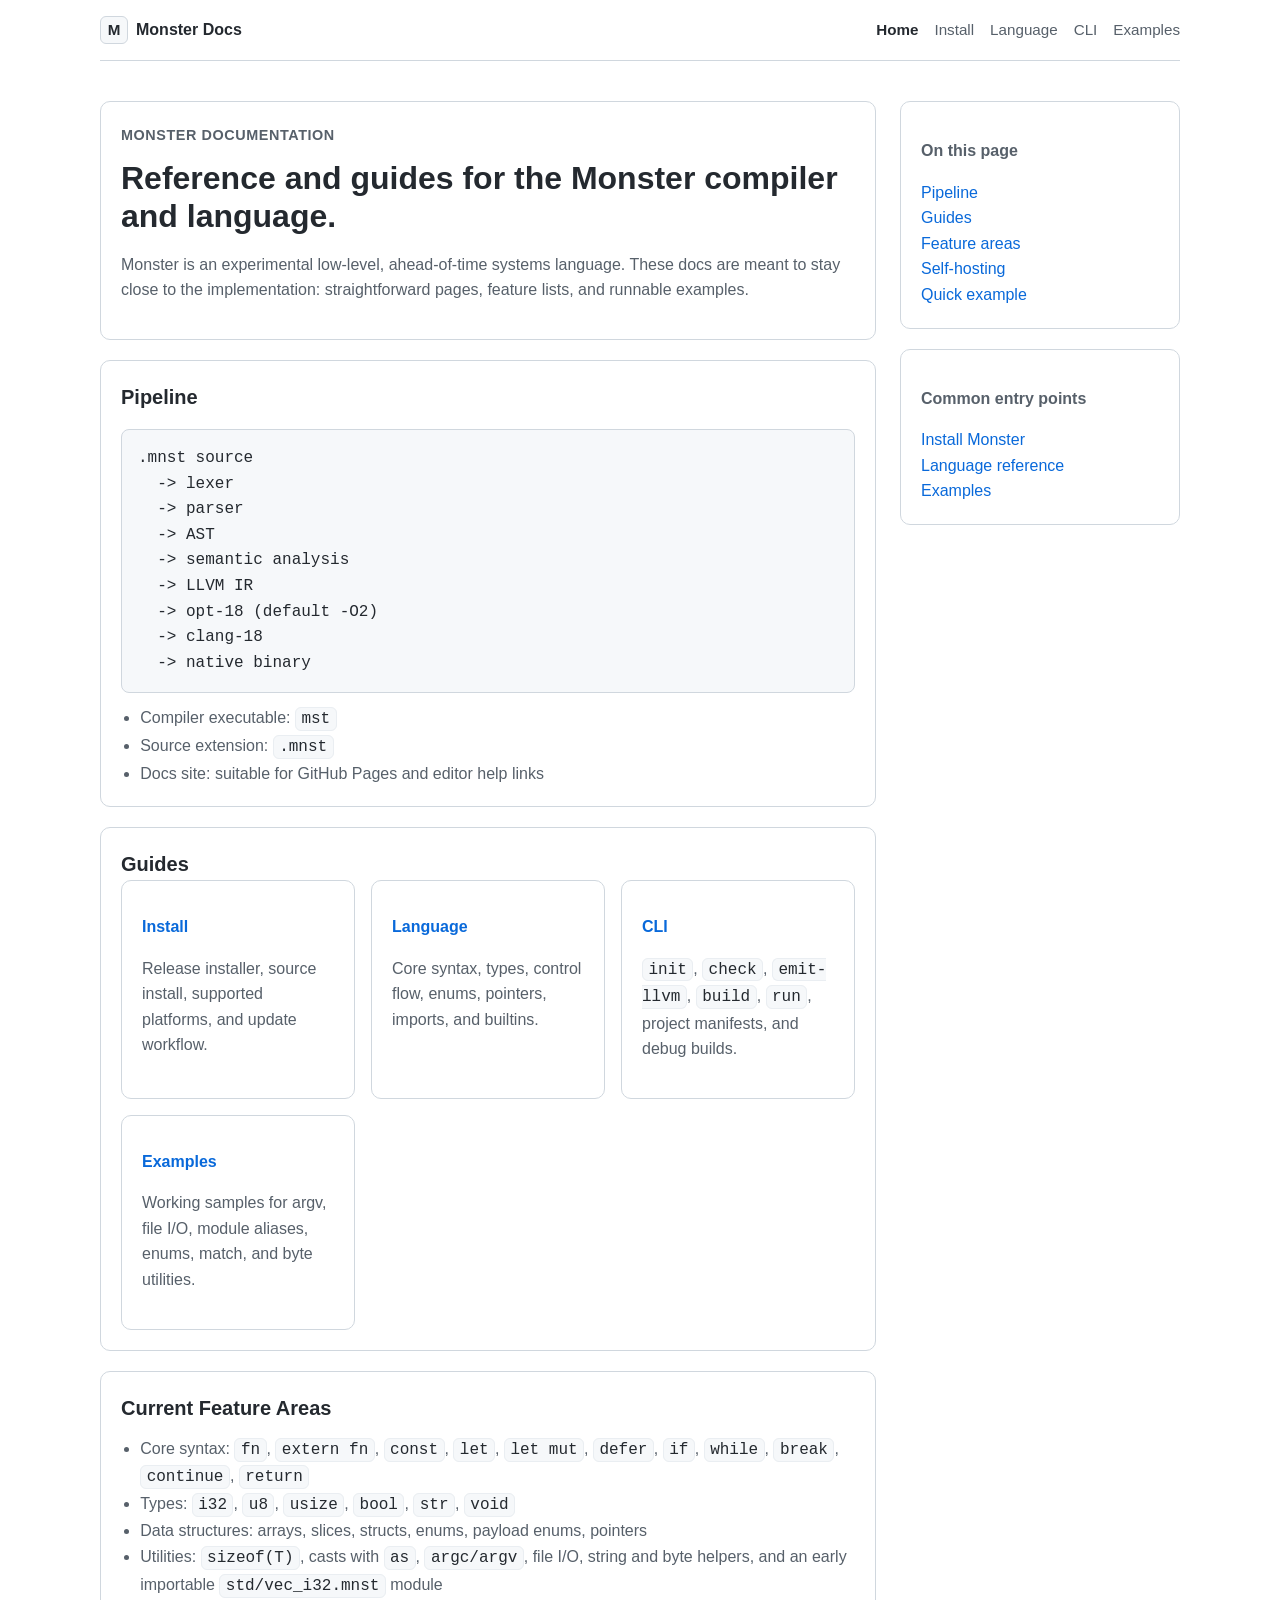
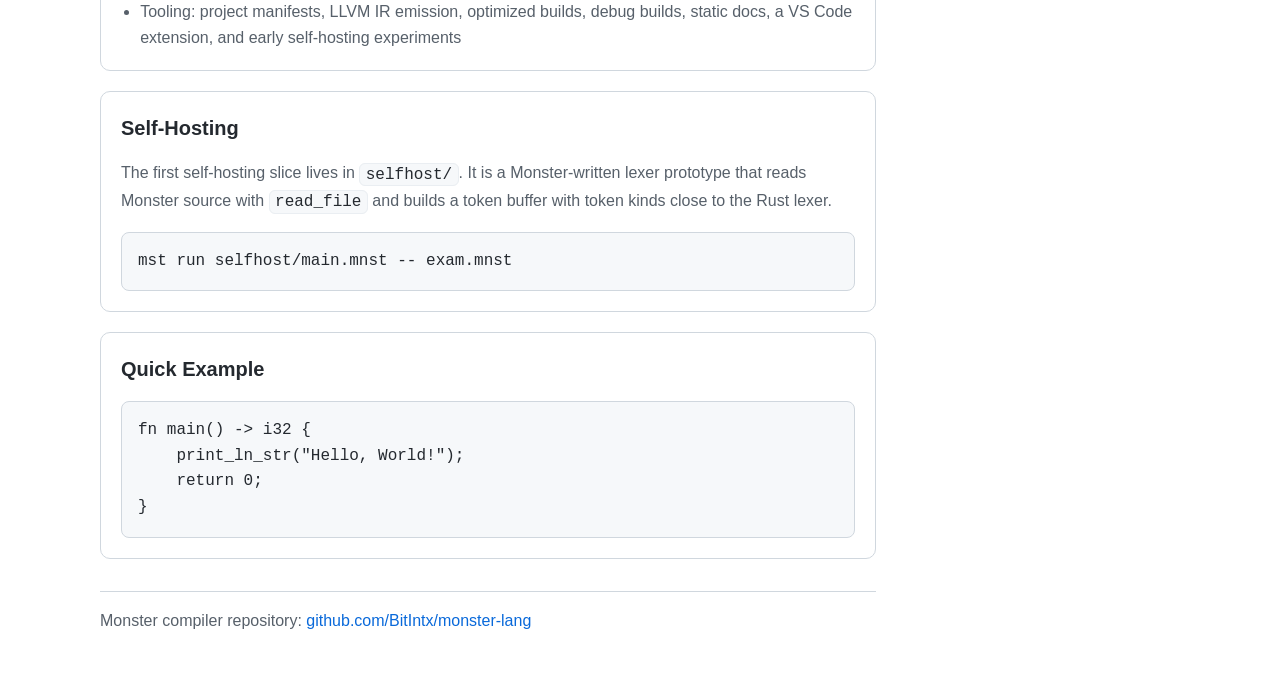
==== commit 40794652: "Add standard library import search path" ====
--- a/docs/index.html
+++ b/docs/index.html
@@ -79,7 +79,7 @@
               <li>Core syntax: <code>fn</code>, <code>extern fn</code>, <code>const</code>, <code>let</code>, <code>let mut</code>, <code>defer</code>, <code>if</code>, <code>while</code>, <code>break</code>, <code>continue</code>, <code>return</code></li>
               <li>Types: <code>i32</code>, <code>u8</code>, <code>usize</code>, <code>bool</code>, <code>str</code>, <code>void</code></li>
               <li>Data structures: arrays, slices, structs, enums, payload enums, pointers</li>
-              <li>Utilities: <code>sizeof(T)</code>, casts with <code>as</code>, <code>argc/argv</code>, file I/O, string and byte helpers, and an early <code>std/vec_i32.mnst</code> module</li>
+              <li>Utilities: <code>sizeof(T)</code>, casts with <code>as</code>, <code>argc/argv</code>, file I/O, string and byte helpers, and an early importable <code>std/vec_i32.mnst</code> module</li>
               <li>Tooling: project manifests, LLVM IR emission, optimized builds, debug builds, static docs, a VS Code extension, and early self-hosting experiments</li>
             </ul>
           </section>
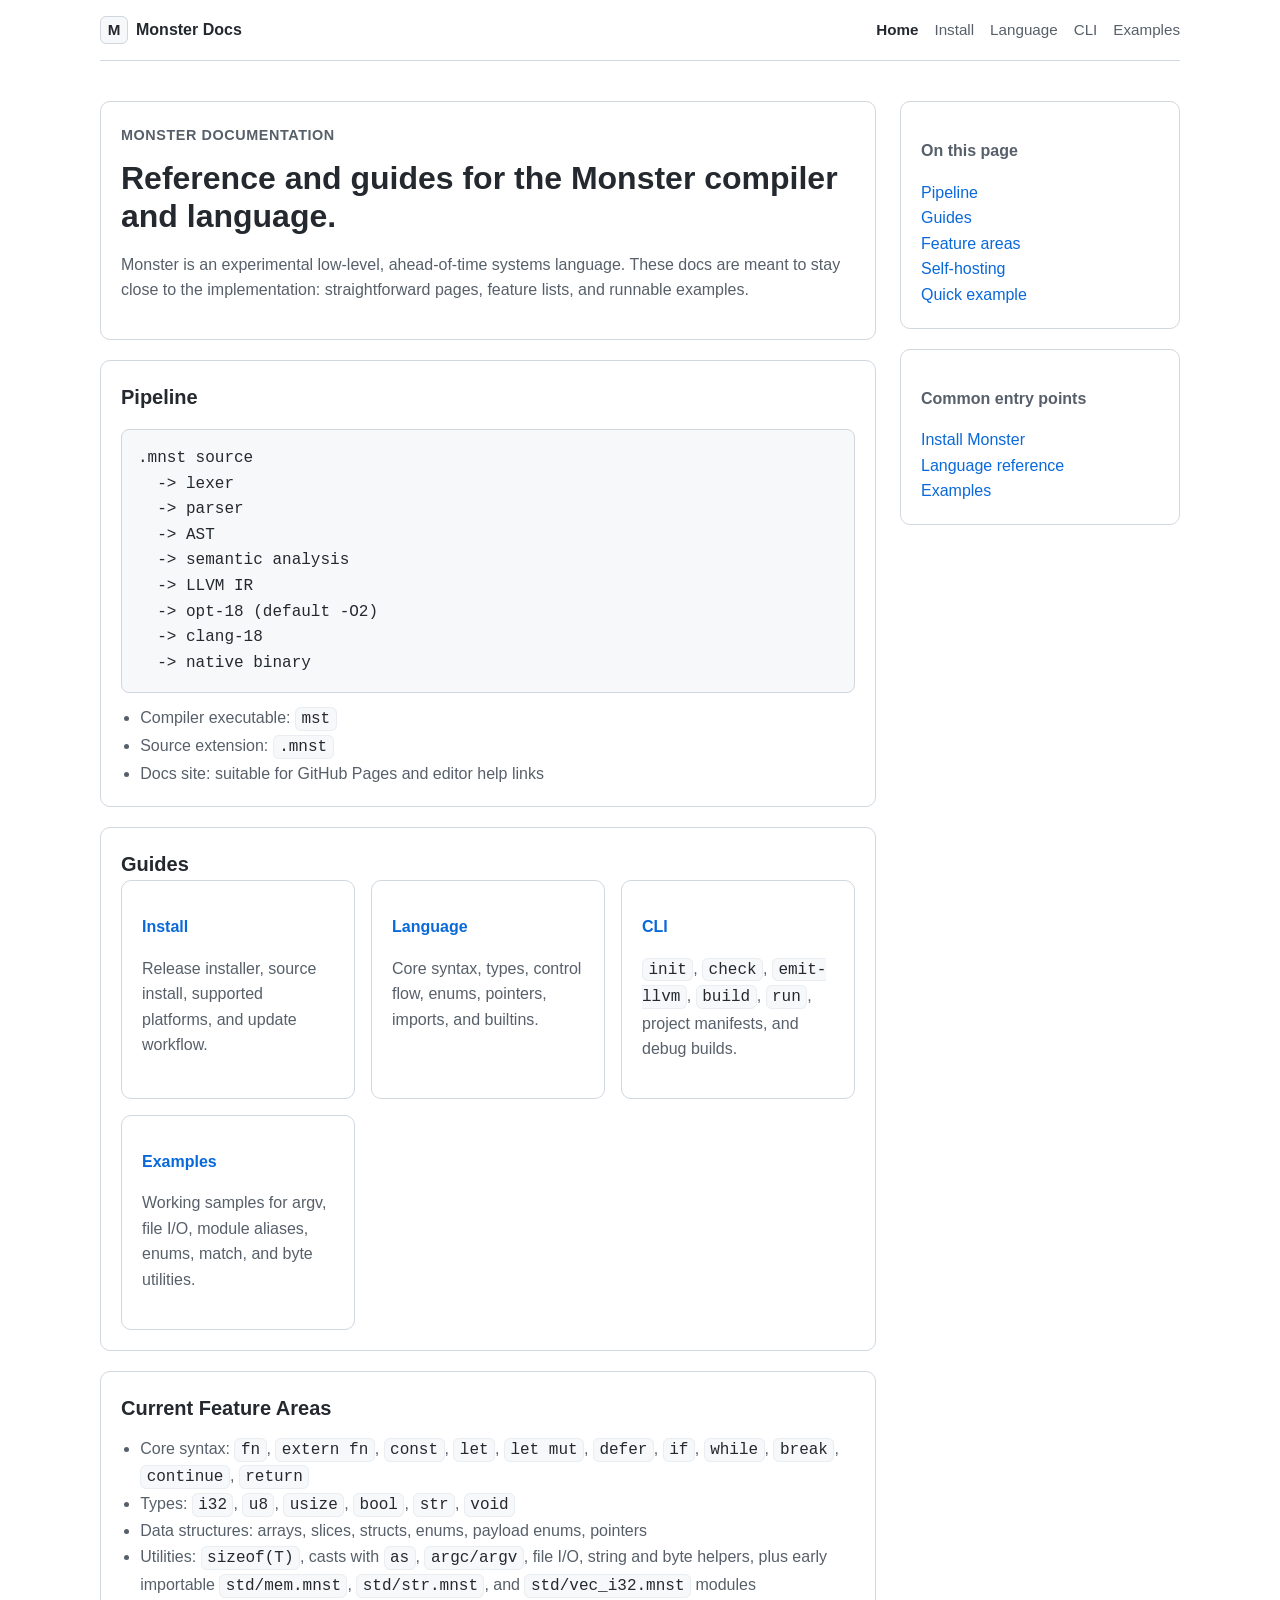
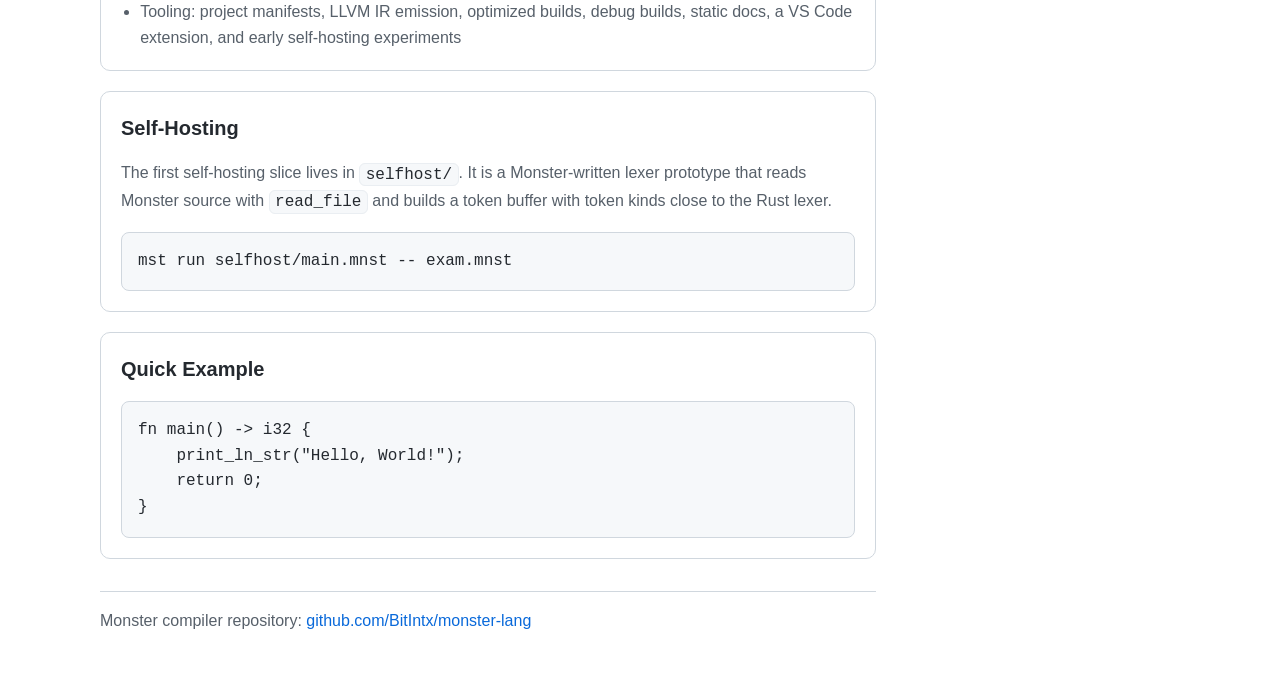
==== commit b38224ab: "Add std memory and string helpers" ====
--- a/docs/index.html
+++ b/docs/index.html
@@ -79,7 +79,7 @@
               <li>Core syntax: <code>fn</code>, <code>extern fn</code>, <code>const</code>, <code>let</code>, <code>let mut</code>, <code>defer</code>, <code>if</code>, <code>while</code>, <code>break</code>, <code>continue</code>, <code>return</code></li>
               <li>Types: <code>i32</code>, <code>u8</code>, <code>usize</code>, <code>bool</code>, <code>str</code>, <code>void</code></li>
               <li>Data structures: arrays, slices, structs, enums, payload enums, pointers</li>
-              <li>Utilities: <code>sizeof(T)</code>, casts with <code>as</code>, <code>argc/argv</code>, file I/O, string and byte helpers, and an early importable <code>std/vec_i32.mnst</code> module</li>
+              <li>Utilities: <code>sizeof(T)</code>, casts with <code>as</code>, <code>argc/argv</code>, file I/O, string and byte helpers, plus early importable <code>std/mem.mnst</code>, <code>std/str.mnst</code>, and <code>std/vec_i32.mnst</code> modules</li>
               <li>Tooling: project manifests, LLVM IR emission, optimized builds, debug builds, static docs, a VS Code extension, and early self-hosting experiments</li>
             </ul>
           </section>
